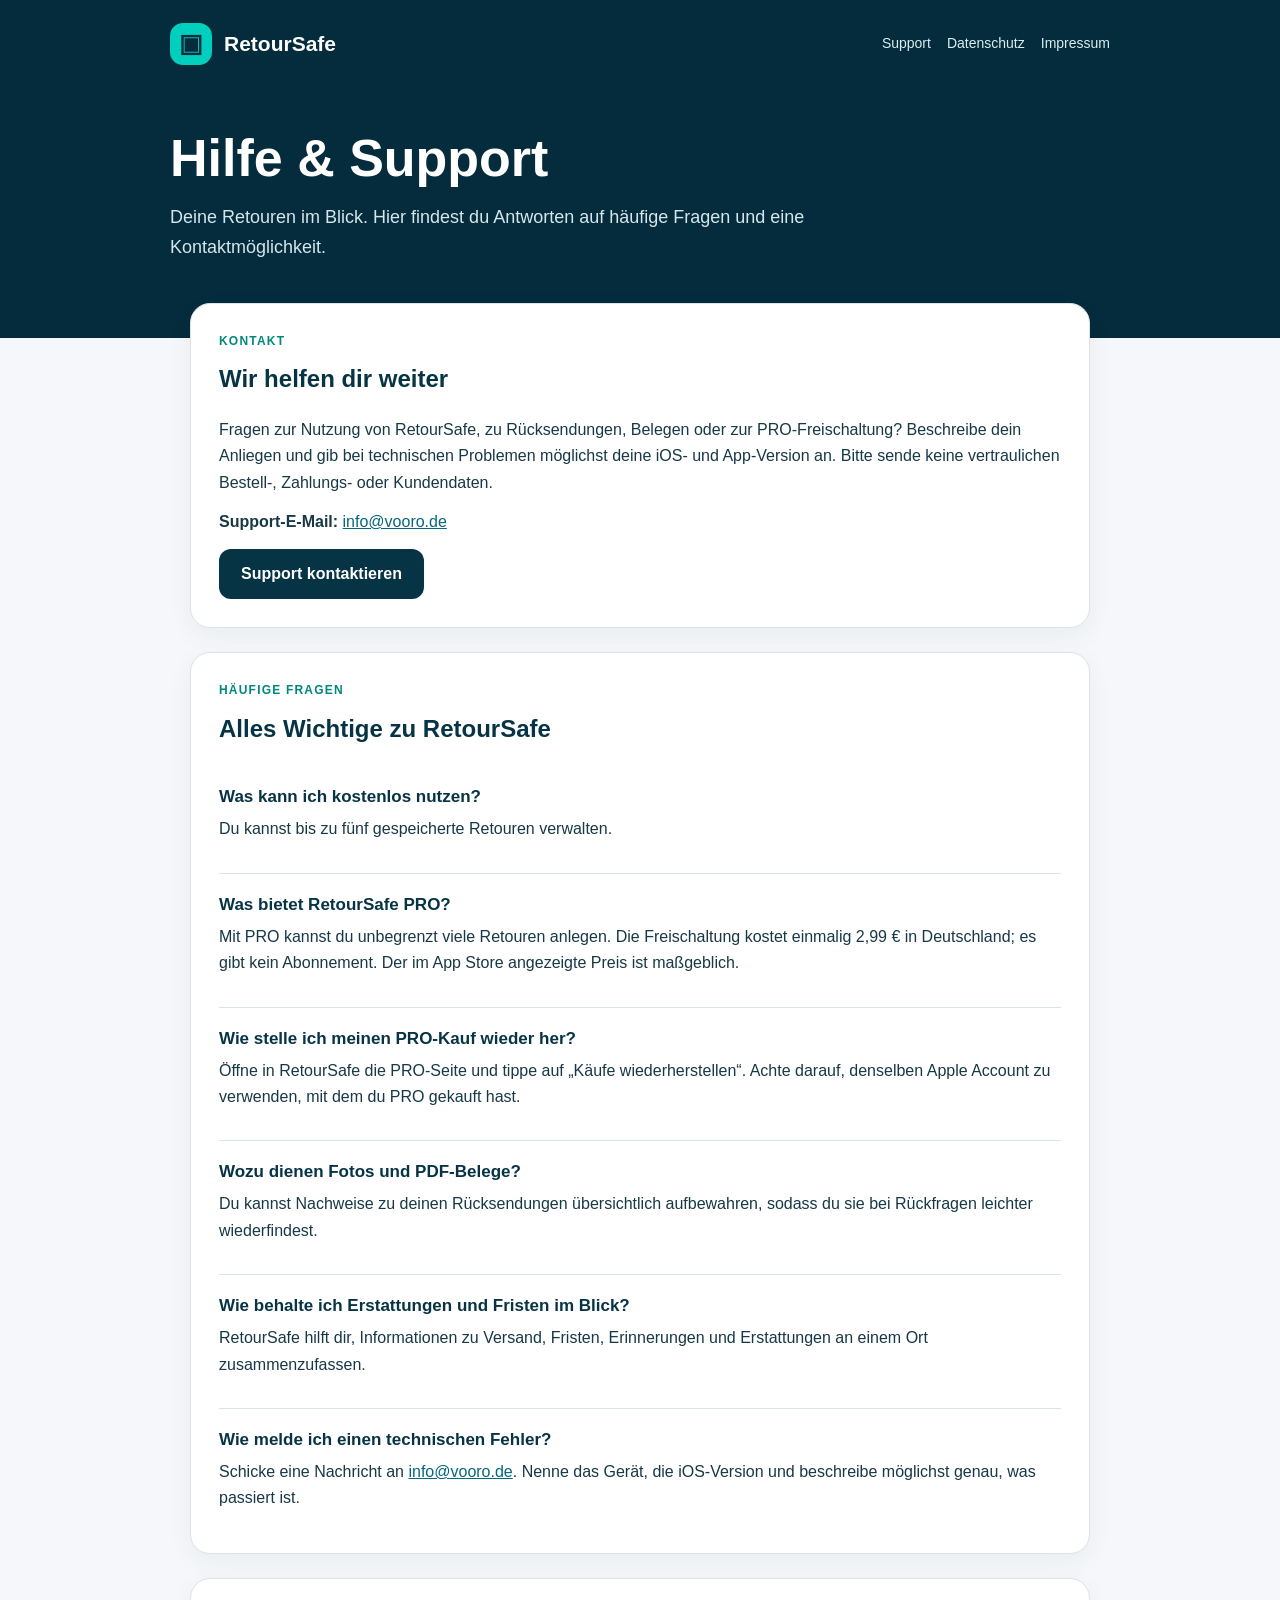
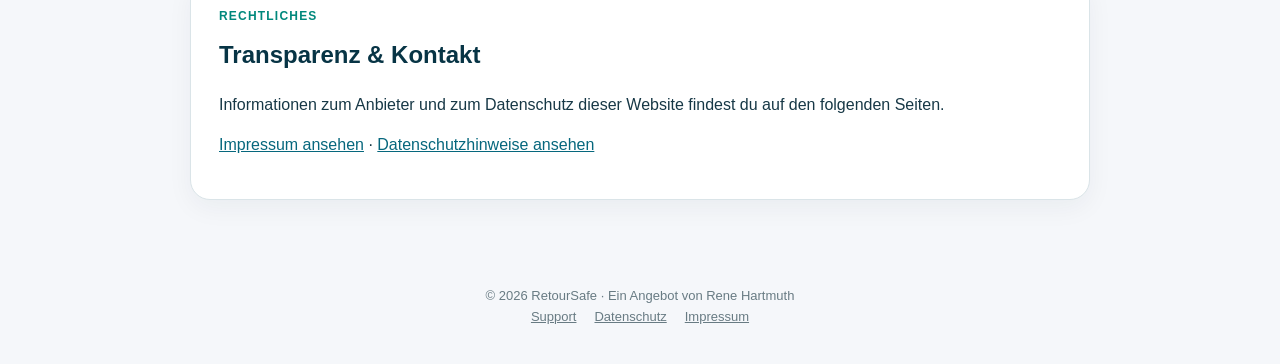
==== index.html @ d9387ab4 "Create RetourSafe support homepage" ====
<!doctype html>
<html lang="de"><head><meta charset="utf-8"><meta name="viewport" content="width=device-width, initial-scale=1"><meta name="description" content="Hilfe, Kontakt und Antworten auf häufige Fragen zu RetourSafe und RetourSafe PRO."><meta name="theme-color" content="#042c3c"><title>Hilfe & Support | RetourSafe</title><style>:root{--ink:#073445;--deep:#042c3c;--aqua:#00cfbd;--muted:#60727b;--bg:#f5f7fa;--line:#dae4e8}*{box-sizing:border-box}html{scroll-behavior:smooth}body{margin:0;background:var(--bg);font-family:-apple-system,BlinkMacSystemFont,"Segoe UI",Arial,sans-serif;color:#173846;line-height:1.65}a{color:#06677d}a:focus-visible{outline:3px solid var(--aqua);outline-offset:3px}header{background:var(--deep);color:#fff;padding:23px 22px 75px}.wrap{max-width:940px;margin:0 auto}.top{display:flex;gap:18px;justify-content:space-between;align-items:center;flex-wrap:wrap}.brand{display:flex;align-items:center;gap:12px;color:white;text-decoration:none;font-size:21px;font-weight:800}.symbol{display:grid;place-items:center;width:42px;height:42px;background:var(--aqua);color:var(--deep);border-radius:13px;font-size:25px}nav{display:flex;gap:16px;flex-wrap:wrap}nav a{color:#d8eff2;text-decoration:none;font-size:14px}nav a:hover{text-decoration:underline}.hero{margin-top:65px}h1{font-size:clamp(32px,5vw,52px);line-height:1.1;margin:0 0 16px;color:#fff}header p{color:#d5e6ec;font-size:18px;max-width:750px;margin:0}main{max-width:940px;margin:-35px auto 0;position:relative;padding:0 20px 65px}.card{background:white;border:1px solid var(--line);border-radius:20px;padding:28px;box-shadow:0 8px 26px rgba(4,44,60,.05)}.section{margin-top:24px}h2{font-size:24px;color:var(--ink);margin:0 0 18px}h3{color:var(--ink);margin:0 0 5px;font-size:17px}p{margin:0 0 13px}.tag{color:#00887c;font-size:12px;font-weight:800;letter-spacing:.1em;text-transform:uppercase;margin-bottom:8px}.faq{border-bottom:1px solid var(--line);padding:17px 0}.faq:last-child{border:0;padding-bottom:0}.btn{display:inline-block;text-decoration:none;color:#fff;background:var(--ink);font-weight:700;padding:12px 22px;border-radius:12px}.btn:hover{background:#0b566c}.muted{color:var(--muted)}.legal h2{margin-top:28px}.legal h2:first-of-type{margin-top:0}.legal p{max-width:780px}.legal ul{padding-left:22px}.legal li{margin:5px 0}.callout{padding:13px 16px;background:#ecf9f6;border-left:4px solid var(--aqua);border-radius:8px;margin:18px 0}footer{padding:20px 20px 36px;font-size:13px;text-align:center;color:#687b83}footer a{color:inherit;margin:0 9px}@media(max-width:600px){header{padding-bottom:60px}.hero{margin-top:50px}.card{padding:22px}nav{gap:10px}.top{align-items:flex-start}}</style></head><body><header><div class="wrap"><div class="top"><a class="brand" href="index.html"><span class="symbol" aria-hidden="true">▣</span>RetourSafe</a><nav aria-label="Hauptnavigation"><a href="index.html">Support</a><a href="datenschutz.html">Datenschutz</a><a href="impressum.html">Impressum</a></nav></div><div class="hero"><h1>Hilfe &amp; Support</h1><p>Deine Retouren im Blick. Hier findest du Antworten auf häufige Fragen und eine Kontaktmöglichkeit.</p></div></div></header><main><section class="card"><div class="tag">Kontakt</div><h2>Wir helfen dir weiter</h2><p>Fragen zur Nutzung von RetourSafe, zu Rücksendungen, Belegen oder zur PRO-Freischaltung? Beschreibe dein Anliegen und gib bei technischen Problemen möglichst deine iOS- und App-Version an. Bitte sende keine vertraulichen Bestell-, Zahlungs- oder Kundendaten.</p><p><strong>Support-E-Mail:</strong> <a href="mailto:info@vooro.de">info@vooro.de</a></p><a class="btn" href="mailto:info@vooro.de?subject=RetourSafe%20Support">Support kontaktieren</a></section><section class="card section"><div class="tag">Häufige Fragen</div><h2>Alles Wichtige zu RetourSafe</h2><div class="faq"><h3>Was kann ich kostenlos nutzen?</h3><p>Du kannst bis zu fünf gespeicherte Retouren verwalten.</p></div><div class="faq"><h3>Was bietet RetourSafe PRO?</h3><p>Mit PRO kannst du unbegrenzt viele Retouren anlegen. Die Freischaltung kostet einmalig 2,99 € in Deutschland; es gibt kein Abonnement. Der im App Store angezeigte Preis ist maßgeblich.</p></div><div class="faq"><h3>Wie stelle ich meinen PRO-Kauf wieder her?</h3><p>Öffne in RetourSafe die PRO-Seite und tippe auf „Käufe wiederherstellen“. Achte darauf, denselben Apple Account zu verwenden, mit dem du PRO gekauft hast.</p></div><div class="faq"><h3>Wozu dienen Fotos und PDF-Belege?</h3><p>Du kannst Nachweise zu deinen Rücksendungen übersichtlich aufbewahren, sodass du sie bei Rückfragen leichter wiederfindest.</p></div><div class="faq"><h3>Wie behalte ich Erstattungen und Fristen im Blick?</h3><p>RetourSafe hilft dir, Informationen zu Versand, Fristen, Erinnerungen und Erstattungen an einem Ort zusammenzufassen.</p></div><div class="faq"><h3>Wie melde ich einen technischen Fehler?</h3><p>Schicke eine Nachricht an <a href="mailto:info@vooro.de?subject=RetourSafe%20Fehlermeldung">info@vooro.de</a>. Nenne das Gerät, die iOS-Version und beschreibe möglichst genau, was passiert ist.</p></div></section><section class="card section"><div class="tag">Rechtliches</div><h2>Transparenz &amp; Kontakt</h2><p>Informationen zum Anbieter und zum Datenschutz dieser Website findest du auf den folgenden Seiten.</p><p><a href="impressum.html">Impressum ansehen</a> · <a href="datenschutz.html">Datenschutzhinweise ansehen</a></p></section></main><footer>© 2026 RetourSafe · Ein Angebot von Rene Hartmuth<br><a href="index.html">Support</a><a href="datenschutz.html">Datenschutz</a><a href="impressum.html">Impressum</a></footer></body></html>
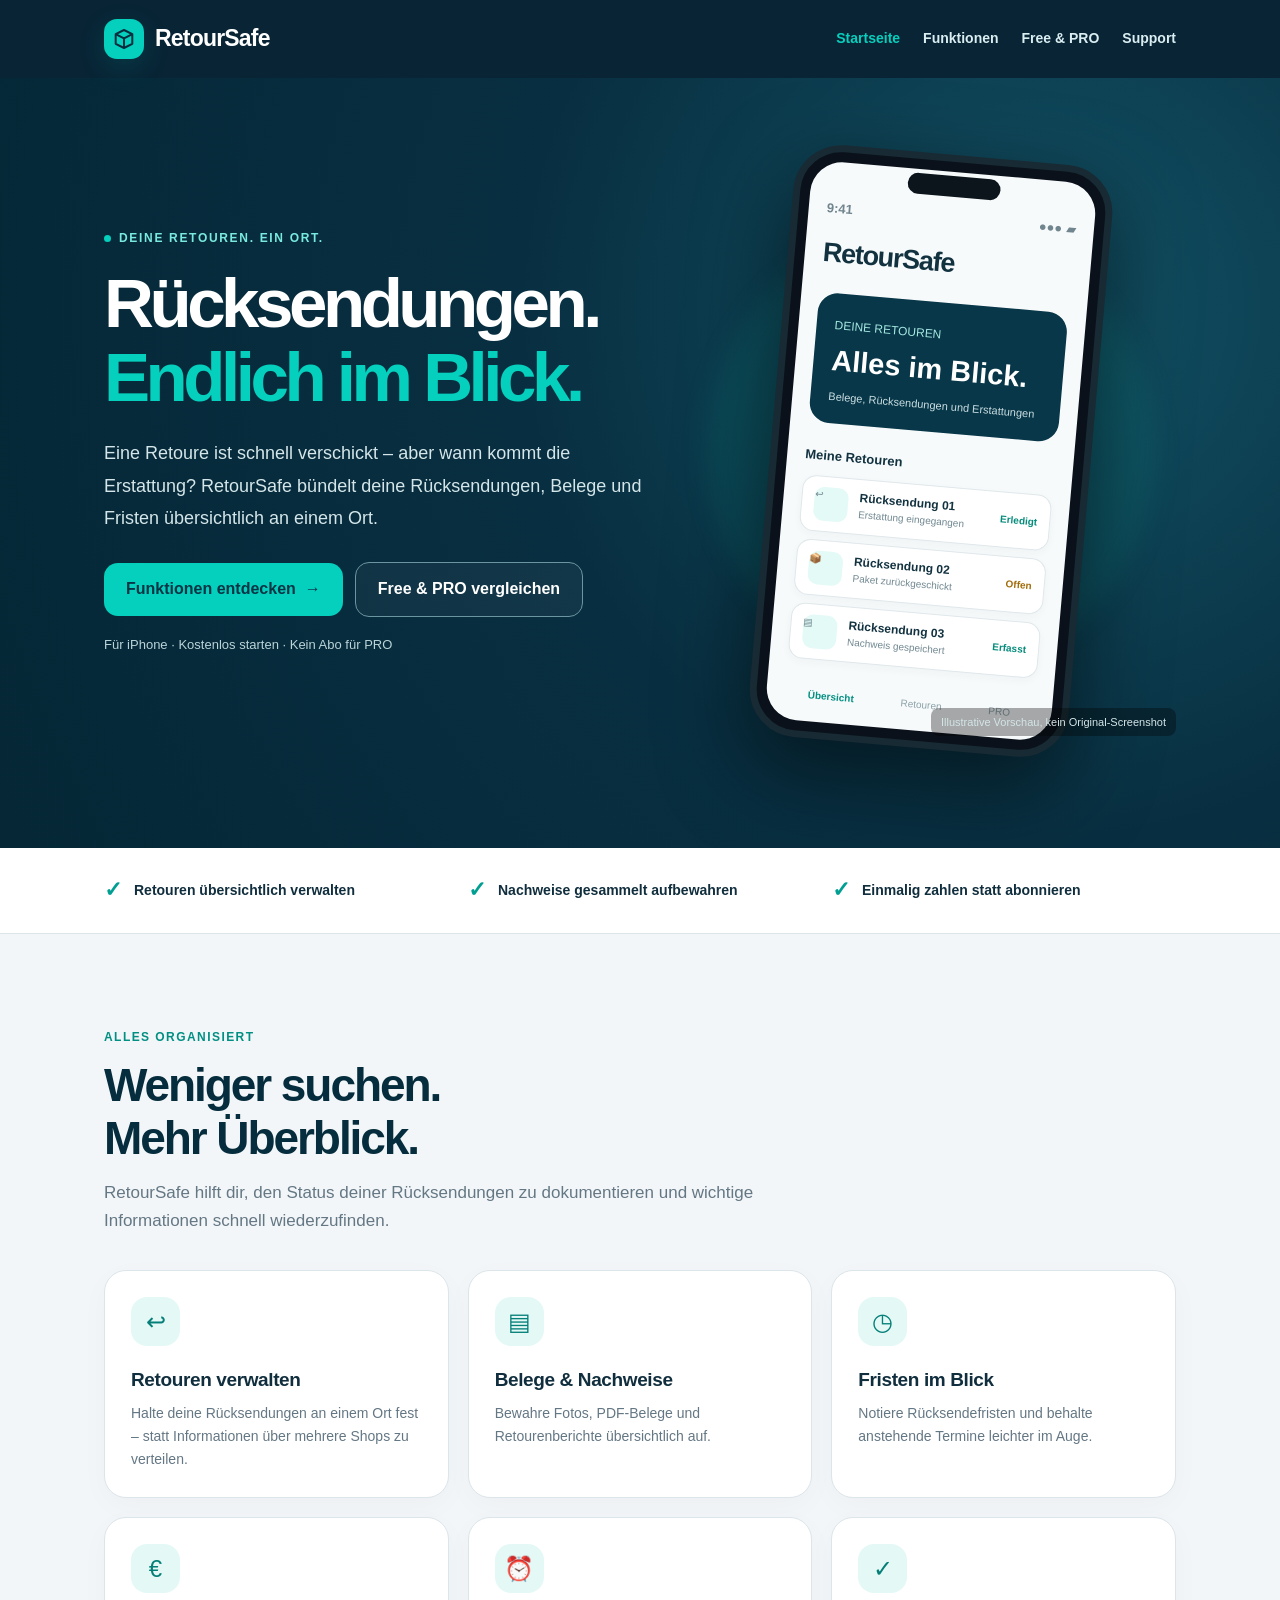
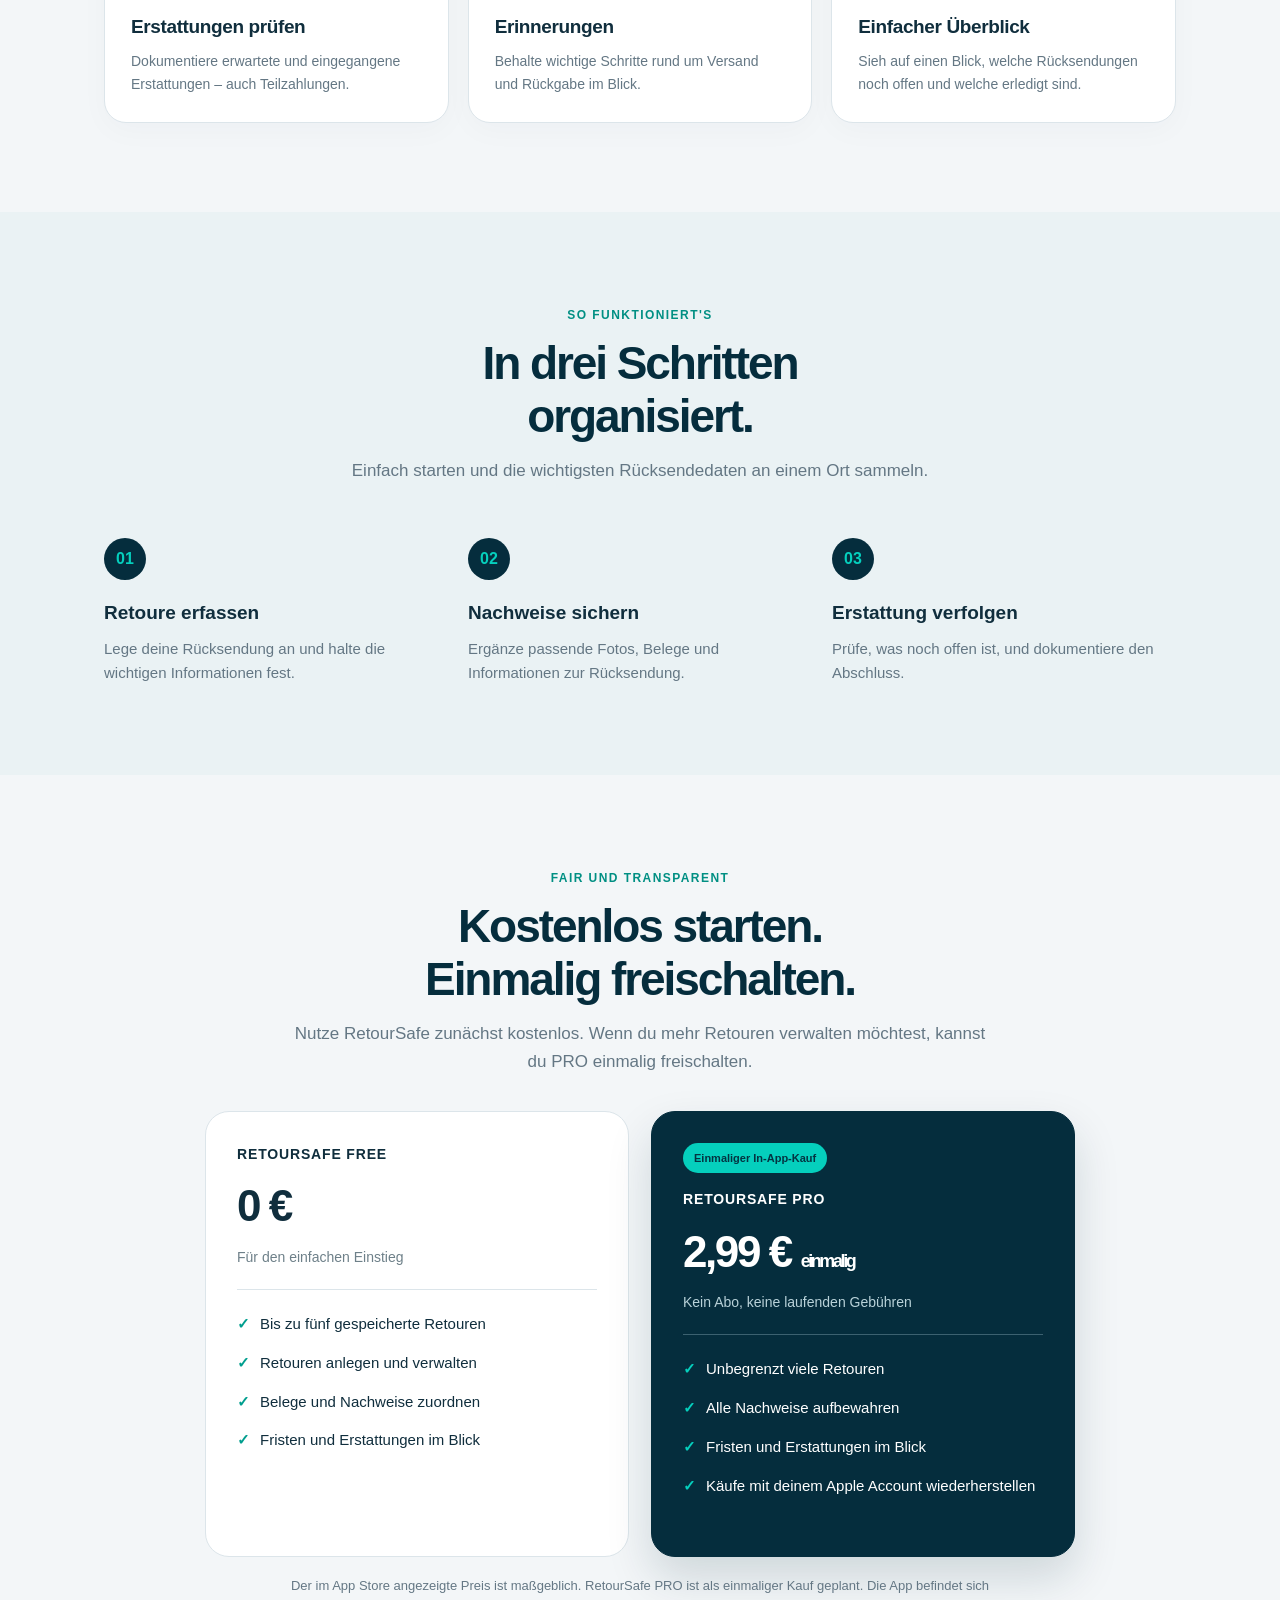
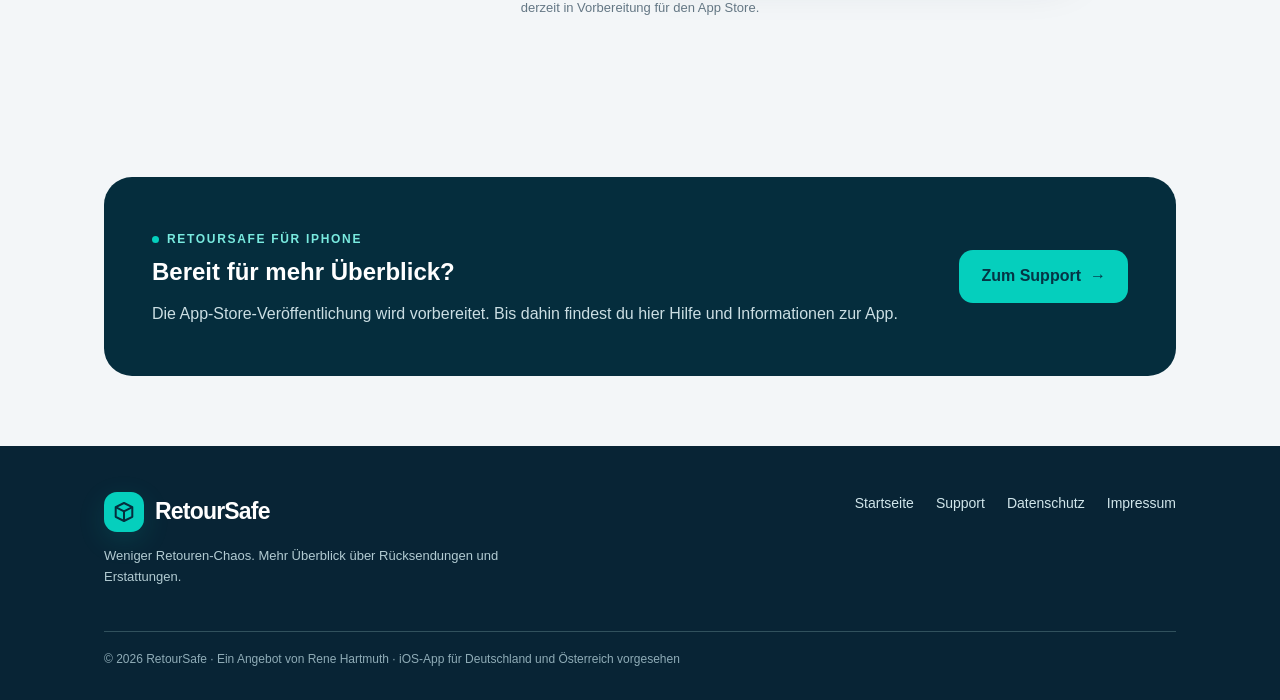
==== commit 0c902289: "Launch RetourSafe product homepage" ====
--- a/index.html
+++ b/index.html
@@ -1,2 +1 @@
-<!doctype html>
-<html lang="de"><head><meta charset="utf-8"><meta name="viewport" content="width=device-width, initial-scale=1"><meta name="description" content="Hilfe, Kontakt und Antworten auf häufige Fragen zu RetourSafe und RetourSafe PRO."><meta name="theme-color" content="#042c3c"><title>Hilfe & Support | RetourSafe</title><style>:root{--ink:#073445;--deep:#042c3c;--aqua:#00cfbd;--muted:#60727b;--bg:#f5f7fa;--line:#dae4e8}*{box-sizing:border-box}html{scroll-behavior:smooth}body{margin:0;background:var(--bg);font-family:-apple-system,BlinkMacSystemFont,"Segoe UI",Arial,sans-serif;color:#173846;line-height:1.65}a{color:#06677d}a:focus-visible{outline:3px solid var(--aqua);outline-offset:3px}header{background:var(--deep);color:#fff;padding:23px 22px 75px}.wrap{max-width:940px;margin:0 auto}.top{display:flex;gap:18px;justify-content:space-between;align-items:center;flex-wrap:wrap}.brand{display:flex;align-items:center;gap:12px;color:white;text-decoration:none;font-size:21px;font-weight:800}.symbol{display:grid;place-items:center;width:42px;height:42px;background:var(--aqua);color:var(--deep);border-radius:13px;font-size:25px}nav{display:flex;gap:16px;flex-wrap:wrap}nav a{color:#d8eff2;text-decoration:none;font-size:14px}nav a:hover{text-decoration:underline}.hero{margin-top:65px}h1{font-size:clamp(32px,5vw,52px);line-height:1.1;margin:0 0 16px;color:#fff}header p{color:#d5e6ec;font-size:18px;max-width:750px;margin:0}main{max-width:940px;margin:-35px auto 0;position:relative;padding:0 20px 65px}.card{background:white;border:1px solid var(--line);border-radius:20px;padding:28px;box-shadow:0 8px 26px rgba(4,44,60,.05)}.section{margin-top:24px}h2{font-size:24px;color:var(--ink);margin:0 0 18px}h3{color:var(--ink);margin:0 0 5px;font-size:17px}p{margin:0 0 13px}.tag{color:#00887c;font-size:12px;font-weight:800;letter-spacing:.1em;text-transform:uppercase;margin-bottom:8px}.faq{border-bottom:1px solid var(--line);padding:17px 0}.faq:last-child{border:0;padding-bottom:0}.btn{display:inline-block;text-decoration:none;color:#fff;background:var(--ink);font-weight:700;padding:12px 22px;border-radius:12px}.btn:hover{background:#0b566c}.muted{color:var(--muted)}.legal h2{margin-top:28px}.legal h2:first-of-type{margin-top:0}.legal p{max-width:780px}.legal ul{padding-left:22px}.legal li{margin:5px 0}.callout{padding:13px 16px;background:#ecf9f6;border-left:4px solid var(--aqua);border-radius:8px;margin:18px 0}footer{padding:20px 20px 36px;font-size:13px;text-align:center;color:#687b83}footer a{color:inherit;margin:0 9px}@media(max-width:600px){header{padding-bottom:60px}.hero{margin-top:50px}.card{padding:22px}nav{gap:10px}.top{align-items:flex-start}}</style></head><body><header><div class="wrap"><div class="top"><a class="brand" href="index.html"><span class="symbol" aria-hidden="true">▣</span>RetourSafe</a><nav aria-label="Hauptnavigation"><a href="index.html">Support</a><a href="datenschutz.html">Datenschutz</a><a href="impressum.html">Impressum</a></nav></div><div class="hero"><h1>Hilfe &amp; Support</h1><p>Deine Retouren im Blick. Hier findest du Antworten auf häufige Fragen und eine Kontaktmöglichkeit.</p></div></div></header><main><section class="card"><div class="tag">Kontakt</div><h2>Wir helfen dir weiter</h2><p>Fragen zur Nutzung von RetourSafe, zu Rücksendungen, Belegen oder zur PRO-Freischaltung? Beschreibe dein Anliegen und gib bei technischen Problemen möglichst deine iOS- und App-Version an. Bitte sende keine vertraulichen Bestell-, Zahlungs- oder Kundendaten.</p><p><strong>Support-E-Mail:</strong> <a href="mailto:info@vooro.de">info@vooro.de</a></p><a class="btn" href="mailto:info@vooro.de?subject=RetourSafe%20Support">Support kontaktieren</a></section><section class="card section"><div class="tag">Häufige Fragen</div><h2>Alles Wichtige zu RetourSafe</h2><div class="faq"><h3>Was kann ich kostenlos nutzen?</h3><p>Du kannst bis zu fünf gespeicherte Retouren verwalten.</p></div><div class="faq"><h3>Was bietet RetourSafe PRO?</h3><p>Mit PRO kannst du unbegrenzt viele Retouren anlegen. Die Freischaltung kostet einmalig 2,99 € in Deutschland; es gibt kein Abonnement. Der im App Store angezeigte Preis ist maßgeblich.</p></div><div class="faq"><h3>Wie stelle ich meinen PRO-Kauf wieder her?</h3><p>Öffne in RetourSafe die PRO-Seite und tippe auf „Käufe wiederherstellen“. Achte darauf, denselben Apple Account zu verwenden, mit dem du PRO gekauft hast.</p></div><div class="faq"><h3>Wozu dienen Fotos und PDF-Belege?</h3><p>Du kannst Nachweise zu deinen Rücksendungen übersichtlich aufbewahren, sodass du sie bei Rückfragen leichter wiederfindest.</p></div><div class="faq"><h3>Wie behalte ich Erstattungen und Fristen im Blick?</h3><p>RetourSafe hilft dir, Informationen zu Versand, Fristen, Erinnerungen und Erstattungen an einem Ort zusammenzufassen.</p></div><div class="faq"><h3>Wie melde ich einen technischen Fehler?</h3><p>Schicke eine Nachricht an <a href="mailto:info@vooro.de?subject=RetourSafe%20Fehlermeldung">info@vooro.de</a>. Nenne das Gerät, die iOS-Version und beschreibe möglichst genau, was passiert ist.</p></div></section><section class="card section"><div class="tag">Rechtliches</div><h2>Transparenz &amp; Kontakt</h2><p>Informationen zum Anbieter und zum Datenschutz dieser Website findest du auf den folgenden Seiten.</p><p><a href="impressum.html">Impressum ansehen</a> · <a href="datenschutz.html">Datenschutzhinweise ansehen</a></p></section></main><footer>© 2026 RetourSafe · Ein Angebot von Rene Hartmuth<br><a href="index.html">Support</a><a href="datenschutz.html">Datenschutz</a><a href="impressum.html">Impressum</a></footer></body></html>+<!doctype html><html lang="de"><head><meta charset="utf-8"><meta name="viewport" content="width=device-width,initial-scale=1"><meta name="theme-color" content="#052d3d"><meta name="description" content="RetourSafe organisiert deine Retouren, Belege, Fristen und Erstattungen. Kostenlos mit bis zu fünf Retouren, PRO einmalig 2,99 €."><meta property="og:type" content="website"><meta property="og:title" content="RetourSafe – Rücksendungen und Erstattungen im Blick"><meta property="og:description" content="RetourSafe organisiert deine Retouren, Belege, Fristen und Erstattungen. Kostenlos mit bis zu fünf Retouren, PRO einmalig 2,99 €."><meta property="og:url" content="https://rhartmuth.github.io/retoursafe-website/index.html"><link rel="canonical" href="https://rhartmuth.github.io/retoursafe-website/index.html"><link rel="stylesheet" href="styles.css"><title>RetourSafe – Rücksendungen und Erstattungen im Blick</title></head><body><a class="sr-only" href="#inhalt">Zum Inhalt springen</a><header class="site-header"><div class="nav-wrap container"><a href="index.html" class="brand"><span class="brand-icon"><svg viewBox="0 0 24 24" aria-hidden="true" fill="none" stroke="currentColor" stroke-width="2" stroke-linejoin="round"><path d="M3.7 7.2 12 3l8.3 4.2v9.6L12 21l-8.3-4.2z"/><path d="m3.7 7.2 8.3 4.2 8.3-4.2M12 11.4V21"/></svg></span>RetourSafe</a><nav class="navlinks" aria-label="Hauptnavigation"><a href="index.html" aria-current="page">Startseite</a><a href="index.html#funktionen">Funktionen</a><a href="index.html#preise">Free &amp; PRO</a><a href="support.html">Support</a></nav></div></header><section class="hero" id="inhalt"><div class="container hero-grid"><div><span class="eyebrow">Deine Retouren. Ein Ort.</span><h1>Rücksendungen.<br><span>Endlich im Blick.</span></h1><p class="hero-copy">Eine Retoure ist schnell verschickt – aber wann kommt die Erstattung? RetourSafe bündelt deine Rücksendungen, Belege und Fristen übersichtlich an einem Ort.</p><div class="hero-actions"><a href="#funktionen" class="button button-primary">Funktionen entdecken <span aria-hidden="true">→</span></a><a href="#preise" class="button button-outline">Free &amp; PRO vergleichen</a></div><p class="hero-note">Für iPhone · Kostenlos starten · Kein Abo für PRO</p></div><div class="phone-stage"><div class="phone" aria-label="Gestaltetes Beispiel einer Retourenübersicht"><div class="phone-notch"></div><div class="phone-screen"><div class="phone-top"><strong>9:41</strong><span>●●● ▰</span></div><div class="phone-title">RetourSafe</div><div class="phone-banner"><small>DEINE RETOUREN</small><strong>Alles im Blick.</strong><p>Belege, Rücksendungen und Erstattungen</p></div><div class="phone-label">Meine Retouren</div><div class="mock-item"><span class="mock-icon" aria-hidden="true">↩</span><div><strong>Rücksendung 01</strong><span>Erstattung eingegangen</span></div><span class="mock-status">Erledigt</span></div><div class="mock-item"><span class="mock-icon" aria-hidden="true">📦</span><div><strong>Rücksendung 02</strong><span>Paket zurückgeschickt</span></div><span class="mock-status wait">Offen</span></div><div class="mock-item"><span class="mock-icon" aria-hidden="true">▤</span><div><strong>Rücksendung 03</strong><span>Nachweis gespeichert</span></div><span class="mock-status">Erfasst</span></div><div class="phone-tab"><b>Übersicht</b><span>Retouren</span><span>PRO</span></div></div></div><span class="preview-hint">Illustrative Vorschau, kein Original-Screenshot</span></div></div></section><div class="strip"><div class="container strip-grid"><div class="strip-item"><i aria-hidden="true">✓</i> Retouren übersichtlich verwalten</div><div class="strip-item"><i aria-hidden="true">✓</i> Nachweise gesammelt aufbewahren</div><div class="strip-item"><i aria-hidden="true">✓</i> Einmalig zahlen statt abonnieren</div></div></div><section class="section" id="funktionen"><div class="container"><div class="section-head"><span class="kicker">Alles organisiert</span><h2>Weniger suchen.<br>Mehr Überblick.</h2><p class="lead">RetourSafe hilft dir, den Status deiner Rücksendungen zu dokumentieren und wichtige Informationen schnell wiederzufinden.</p></div><div class="feature-grid"><article class="feature-card"><div class="feature-icon" aria-hidden="true">↩</div><h3>Retouren verwalten</h3><p>Halte deine Rücksendungen an einem Ort fest – statt Informationen über mehrere Shops zu verteilen.</p></article><article class="feature-card"><div class="feature-icon" aria-hidden="true">▤</div><h3>Belege &amp; Nachweise</h3><p>Bewahre Fotos, PDF-Belege und Retourenberichte übersichtlich auf.</p></article><article class="feature-card"><div class="feature-icon" aria-hidden="true">◷</div><h3>Fristen im Blick</h3><p>Notiere Rücksendefristen und behalte anstehende Termine leichter im Auge.</p></article><article class="feature-card"><div class="feature-icon" aria-hidden="true">€</div><h3>Erstattungen prüfen</h3><p>Dokumentiere erwartete und eingegangene Erstattungen – auch Teilzahlungen.</p></article><article class="feature-card"><div class="feature-icon" aria-hidden="true">⏰</div><h3>Erinnerungen</h3><p>Behalte wichtige Schritte rund um Versand und Rückgabe im Blick.</p></article><article class="feature-card"><div class="feature-icon" aria-hidden="true">✓</div><h3>Einfacher Überblick</h3><p>Sieh auf einen Blick, welche Rücksendungen noch offen und welche erledigt sind.</p></article></div></div></section><section class="section how" id="ablauf"><div class="container"><div class="section-head center"><span class="kicker">So funktioniert's</span><h2>In drei Schritten<br>organisiert.</h2><p class="lead">Einfach starten und die wichtigsten Rücksendedaten an einem Ort sammeln.</p></div><div class="steps"><div class="step"><div class="step-num">01</div><h3>Retoure erfassen</h3><p>Lege deine Rücksendung an und halte die wichtigen Informationen fest.</p></div><div class="step"><div class="step-num">02</div><h3>Nachweise sichern</h3><p>Ergänze passende Fotos, Belege und Informationen zur Rücksendung.</p></div><div class="step"><div class="step-num">03</div><h3>Erstattung verfolgen</h3><p>Prüfe, was noch offen ist, und dokumentiere den Abschluss.</p></div></div></div></section><section class="section" id="preise"><div class="container"><div class="section-head center"><span class="kicker">Fair und transparent</span><h2>Kostenlos starten.<br>Einmalig freischalten.</h2><p class="lead">Nutze RetourSafe zunächst kostenlos. Wenn du mehr Retouren verwalten möchtest, kannst du PRO einmalig freischalten.</p></div><div class="prices"><article class="price-card"><div class="plan-name">RetourSafe Free</div><div class="plan-value">0 €</div><p>Für den einfachen Einstieg</p><ul class="checklist"><li>Bis zu fünf gespeicherte Retouren</li><li>Retouren anlegen und verwalten</li><li>Belege und Nachweise zuordnen</li><li>Fristen und Erstattungen im Blick</li></ul></article><article class="price-card pro"><div class="price-badge">Einmaliger In-App-Kauf</div><div class="plan-name" style="margin-top:15px">RetourSafe PRO</div><div class="plan-value">2,99 € <small>einmalig</small></div><p>Kein Abo, keine laufenden Gebühren</p><ul class="checklist"><li>Unbegrenzt viele Retouren</li><li>Alle Nachweise aufbewahren</li><li>Fristen und Erstattungen im Blick</li><li>Käufe mit deinem Apple Account wiederherstellen</li></ul></article></div><p class="disclaimer">Der im App Store angezeigte Preis ist maßgeblich. RetourSafe PRO ist als einmaliger Kauf geplant. Die App befindet sich derzeit in Vorbereitung für den App Store.</p></div></section><section class="section-tight"><div class="container"><div class="cta"><div><span class="eyebrow">RetourSafe für iPhone</span><h2>Bereit für mehr Überblick?</h2><p>Die App-Store-Veröffentlichung wird vorbereitet. Bis dahin findest du hier Hilfe und Informationen zur App.</p></div><a href="support.html" class="button button-primary">Zum Support <span aria-hidden="true">→</span></a></div></div></section><footer class="site-footer"><div class="container"><div class="footer-main"><div><a href="index.html" class="brand"><span class="brand-icon"><svg viewBox="0 0 24 24" aria-hidden="true" fill="none" stroke="currentColor" stroke-width="2" stroke-linejoin="round"><path d="M3.7 7.2 12 3l8.3 4.2v9.6L12 21l-8.3-4.2z"/><path d="m3.7 7.2 8.3 4.2 8.3-4.2M12 11.4V21"/></svg></span>RetourSafe</a><p>Weniger Retouren-Chaos. Mehr Überblick über Rücksendungen und Erstattungen.</p></div><nav class="footer-links" aria-label="Rechtliches"><a href="index.html">Startseite</a><a href="support.html">Support</a><a href="datenschutz.html">Datenschutz</a><a href="impressum.html">Impressum</a></nav></div><div class="footer-bottom">© 2026 RetourSafe · Ein Angebot von Rene Hartmuth · iOS-App für Deutschland und Österreich vorgesehen</div></div></footer></body></html>
--- a/styles.css
+++ b/styles.css
@@ -0,0 +1 @@
+:root{color-scheme:light;--navy:#052d3d;--navy2:#082435;--teal:#05cfbd;--teal2:#00bbaa;--ink:#102e3d;--muted:#647784;--pale:#f3f6f8;--white:#fff;--line:#dce5ea;--card:#fff}*{box-sizing:border-box}html{scroll-behavior:smooth}body{margin:0;background:var(--pale);color:var(--ink);font-family:-apple-system,BlinkMacSystemFont,"Segoe UI",Inter,Arial,sans-serif;font-size:16px;line-height:1.65}a{color:#086f7f}a:focus-visible,button:focus-visible{outline:3px solid var(--teal);outline-offset:3px}.container{max-width:1120px;margin:0 auto;padding:0 24px}.site-header{background:var(--navy2);color:#fff}.nav-wrap{display:flex;align-items:center;justify-content:space-between;gap:20px;min-height:78px}.brand{display:inline-flex;align-items:center;gap:11px;text-decoration:none;color:#fff;font-size:23px;font-weight:800;white-space:nowrap;letter-spacing:-.035em}.brand-icon{width:40px;height:40px;display:grid;place-items:center;border-radius:13px;background:var(--teal);color:var(--navy);box-shadow:0 8px 28px #03cbbb24}.brand-icon svg{width:24px;height:24px}.navlinks{display:flex;align-items:center;gap:23px;flex-wrap:wrap}.navlinks a{text-decoration:none;color:#daedf1;font-size:14px;font-weight:650}.navlinks a:hover,.navlinks a[aria-current="page"]{color:var(--teal)}.navlinks .nav-pill{border:1px solid #4c7c8b;border-radius:99px;padding:8px 15px}.hero{background:radial-gradient(circle at 82% 30%,#125164 0,#082f41 45%,#052736 100%);color:#fff;overflow:hidden}.hero-grid{display:grid;grid-template-columns:1.05fr .95fr;gap:40px;align-items:center;padding:66px 24px 100px}.eyebrow{display:inline-flex;align-items:center;gap:8px;color:#79eadf;font-weight:800;font-size:12px;letter-spacing:.14em;text-transform:uppercase}.eyebrow:before{content:"";width:7px;height:7px;border-radius:50%;background:var(--teal)}.hero h1{font-weight:850;font-size:clamp(44px,5.4vw,73px);letter-spacing:-.065em;line-height:1.07;margin:17px 0 22px}.hero h1 span{color:var(--teal)}.hero-copy{font-size:18px;line-height:1.8;color:#d4e6e9;max-width:550px}.hero-actions{display:flex;align-items:center;flex-wrap:wrap;gap:12px;margin:28px 0 17px}.button{display:inline-flex;justify-content:center;align-items:center;gap:9px;text-decoration:none;font-weight:750;border-radius:14px;padding:13px 22px;transition:transform .15s,background .15s}.button:hover{transform:translateY(-1px)}.button-primary{background:var(--teal);color:#053545}.button-primary:hover{background:#42e2d5}.button-outline{border:1px solid #6b95a0;color:#fff;background:#ffffff0a}.button-outline:hover{background:#ffffff18}.hero-note{font-size:13px;color:#bad4d9}.phone-stage{position:relative;display:flex;justify-content:center;align-items:center;padding:10px 0 0}.phone-stage:before{content:"";position:absolute;width:450px;height:450px;border-radius:50%;background:#0aa99921;filter:blur(12px)}.phone{position:relative;width:min(320px,85vw);background:#0a111b;border:7px solid #182b34;border-radius:48px;box-shadow:0 30px 85px #0008;transform:rotate(5deg);padding:10px;min-height:535px}.phone-screen{border-radius:32px;background:#f7fafb;min-height:520px;padding:36px 18px 18px;color:#123240;overflow:hidden}.phone-notch{position:absolute;top:14px;left:50%;transform:translateX(-50%);width:93px;height:21px;border-radius:30px;background:#0b151b}.phone-top{display:flex;align-items:center;justify-content:space-between;font-size:13px;color:#71858e}.phone-title{font-weight:850;font-size:27px;letter-spacing:-.045em;margin:12px 0}.phone-banner{background:#073748;border-radius:20px;color:#fff;padding:18px;margin:17px 0}.phone-banner small{color:#a6e8e1;font-size:12px}.phone-banner strong{display:block;font-size:29px;margin:0 0 2px}.phone-banner p{font-size:11px;color:#cbdee2;margin:0}.phone-label{font-weight:800;font-size:13px;margin:22px 0 9px}.mock-item{background:white;border:1px solid #e0e8eb;border-radius:14px;padding:10px 12px;margin:8px 0;display:flex;align-items:center;gap:11px;box-shadow:0 3px 9px #092f3b09}.mock-icon{width:34px;height:34px;border-radius:10px;background:#e4faf6;display:grid;place-items:center;color:#008d7e;font-size:18px}.mock-item strong{font-size:12px;display:block;line-height:1.4}.mock-item span{font-size:10px;color:#718891;display:block}.mock-status{font-size:10px!important;font-weight:800!important;margin-left:auto;white-space:nowrap;color:#048b7b!important}.mock-status.wait{color:#a16b08!important}.phone-tab{display:flex;justify-content:space-around;padding-top:20px;color:#8ca2aa;font-size:10px}.phone-tab b{color:#008f82}.preview-hint{position:absolute;right:0;bottom:12px;font-size:11px;color:#d4e5e7;background:#0005;padding:5px 10px;border-radius:8px}.strip{background:#fff;border-bottom:1px solid var(--line)}.strip-grid{display:grid;grid-template-columns:repeat(3,1fr);gap:20px;padding-top:24px;padding-bottom:24px}.strip-item{display:flex;align-items:center;gap:12px;font-size:14px;font-weight:730}.strip-item i{color:#009f92;font-style:normal;font-size:22px}.section{padding:89px 0}.section-tight{padding:70px 0}.section-head{max-width:700px;margin-bottom:35px}.section-head.center{text-align:center;margin-left:auto;margin-right:auto}.kicker{font-weight:850;letter-spacing:.12em;text-transform:uppercase;color:#008f83;font-size:12px}.section h2,.subhero h1{font-size:clamp(31px,4vw,46px);line-height:1.15;letter-spacing:-.045em;margin:10px 0 14px;color:var(--navy)}.lead{color:var(--muted);font-size:17px;margin:0}.feature-grid{display:grid;grid-template-columns:repeat(3,1fr);gap:19px}.feature-card{padding:26px;background:#fff;border:1px solid var(--line);border-radius:22px;box-shadow:0 8px 30px #092f3b07}.feature-icon{width:49px;height:49px;border-radius:16px;background:#e4f9f6;color:#057f78;display:grid;place-items:center;font-size:24px}.feature-card h3{font-size:19px;margin:18px 0 7px;letter-spacing:-.02em}.feature-card p{color:var(--muted);font-size:14px;margin:0}.how{background:#eaf2f4}.steps{display:grid;grid-template-columns:repeat(3,1fr);gap:20px}.step{padding:18px 22px 0 0}.step-num{width:42px;height:42px;display:grid;place-items:center;border-radius:99px;background:var(--navy);color:var(--teal);font-weight:900}.step h3{font-size:19px;margin:17px 0 8px}.step p{color:var(--muted);margin:0;font-size:15px}.prices{display:grid;grid-template-columns:1fr 1fr;gap:22px;max-width:870px;margin:0 auto}.price-card{border:1px solid var(--line);background:#fff;padding:31px;border-radius:24px}.price-card.pro{background:var(--navy);color:white;border-color:var(--navy);box-shadow:0 21px 45px #032c3b27}.plan-name{font-size:14px;font-weight:850;text-transform:uppercase;letter-spacing:.06em}.plan-value{font-size:44px;font-weight:870;letter-spacing:-.055em;line-height:1.15;margin:15px 0 4px}.plan-value small{font-size:18px;font-weight:650}.price-card p{color:#6e8089;font-size:14px}.price-card.pro p{color:#b9d2d9}.checklist{padding:15px 0 0;margin:20px 0;border-top:1px solid var(--line);list-style:none}.price-card.pro .checklist{border-top-color:#3c6170}.checklist li{padding:7px 0;display:flex;align-items:flex-start;gap:10px;font-size:15px}.checklist li:before{content:"✓";color:#009e8e;font-weight:900}.price-card.pro .checklist li:before{color:var(--teal)}.price-badge{display:inline-block;font-size:11px;font-weight:850;color:#043341;background:var(--teal);padding:6px 11px;border-radius:20px}.disclaimer{text-align:center;color:var(--muted);font-size:13px;margin:18px auto 0;max-width:730px}.cta{background:var(--navy);color:#fff;border-radius:28px;padding:48px;display:flex;justify-content:space-between;align-items:center;gap:30px}.cta h2{color:#fff!important;margin:0 0 10px!important}.cta p{margin:0;color:#cbdee3}.site-footer{background:var(--navy2);color:#b2cbd2;padding:46px 0 30px}.footer-main{display:flex;justify-content:space-between;gap:30px;flex-wrap:wrap}.footer-main p{font-size:13px;max-width:400px}.footer-links{display:flex;gap:22px;flex-wrap:wrap}.footer-links a{font-size:14px;color:#d0e5ea;text-decoration:none}.footer-links a:hover{text-decoration:underline}.footer-bottom{margin-top:30px;border-top:1px solid #31515d;padding-top:18px;font-size:12px;color:#8facb7}.subhero{padding:57px 0 77px;background:linear-gradient(145deg,#092b3c,#0b4351);color:#fff}.subhero h1{color:#fff;margin-top:12px}.subhero p{color:#cfdee2;font-size:17px;max-width:750px}.submain{max-width:870px;margin:-33px auto 70px;padding:0 20px;position:relative}.panel{background:white;border:1px solid var(--line);border-radius:22px;padding:32px;margin-bottom:21px;box-shadow:0 8px 25px #0a33420b}.panel h2{font-size:23px;color:var(--navy);line-height:1.35;margin:0 0 15px}.panel h3{font-size:17px;color:var(--navy);margin:22px 0 8px}.panel p,.panel li{font-size:15px;color:#425e6c}.panel p{margin:0 0 12px}.panel ul{padding-left:22px}.faq-list details{padding:18px 0;border-bottom:1px solid var(--line)}.faq-list details:last-child{border:0}.faq-list summary{font-size:16px;cursor:pointer;font-weight:800;color:var(--navy)}.faq-list details p{margin:10px 0 0}.note{background:#eaf9f7;padding:16px;border-left:4px solid var(--teal);border-radius:8px}.contact-link{font-weight:850;font-size:18px}.sr-only{position:absolute;width:1px;height:1px;padding:0;margin:-1px;overflow:hidden;clip:rect(0,0,0,0);white-space:nowrap;border:0}@media(max-width:950px){.hero-grid{grid-template-columns:1fr 1fr;gap:15px}.phone{transform:rotate(3deg)}.feature-grid{grid-template-columns:repeat(2,1fr)}}@media(max-width:720px){.nav-wrap{padding-top:16px;padding-bottom:16px;align-items:flex-start;flex-wrap:wrap}.navlinks{gap:14px}.hero-grid{grid-template-columns:1fr;padding-top:46px;padding-bottom:70px}.hero h1{font-size:49px}.phone-stage{margin-top:30px}.phone{transform:none}.preview-hint{right:15px}.strip-grid{grid-template-columns:1fr;gap:5px}.feature-grid,.steps,.prices{grid-template-columns:1fr}.section{padding:67px 0}.cta{padding:29px;display:block}.cta .button{margin-top:20px}.footer-links{gap:13px}}@media(prefers-reduced-motion:reduce){html{scroll-behavior:auto}.button{transition:none}}
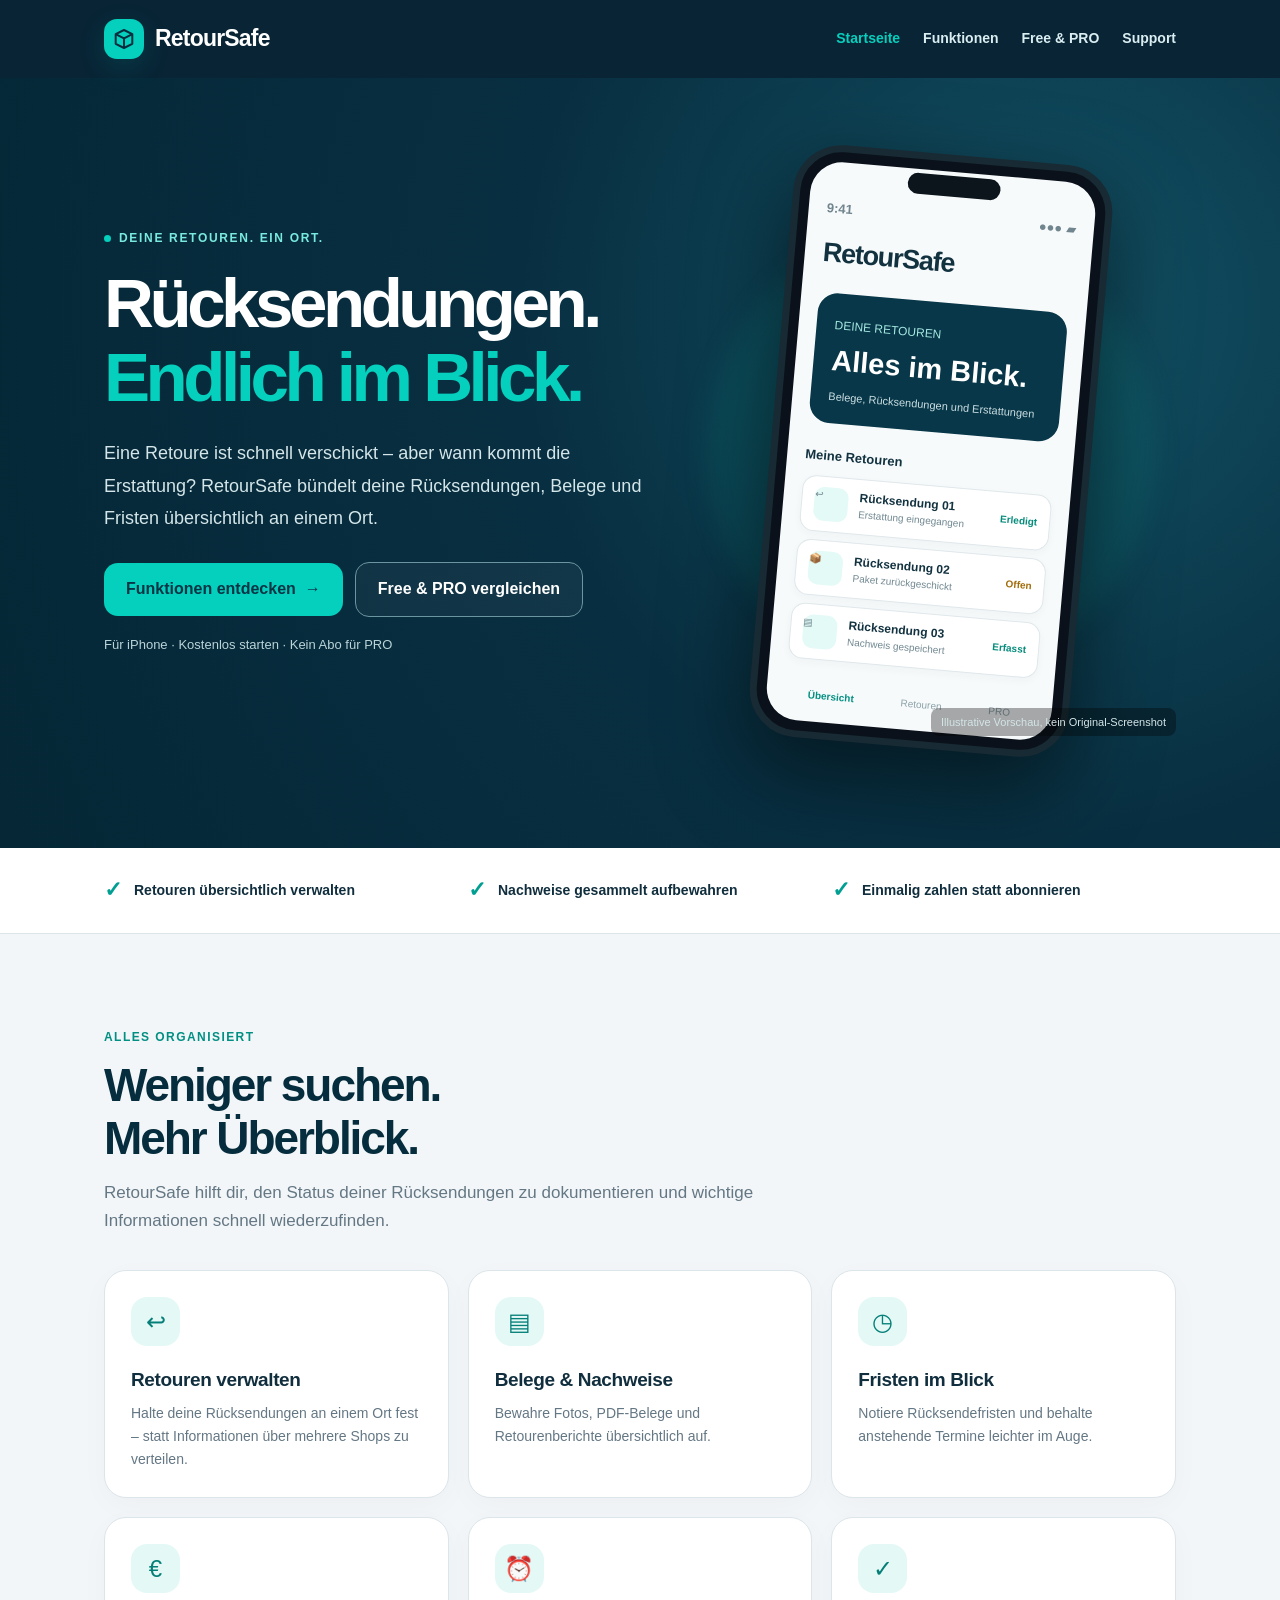
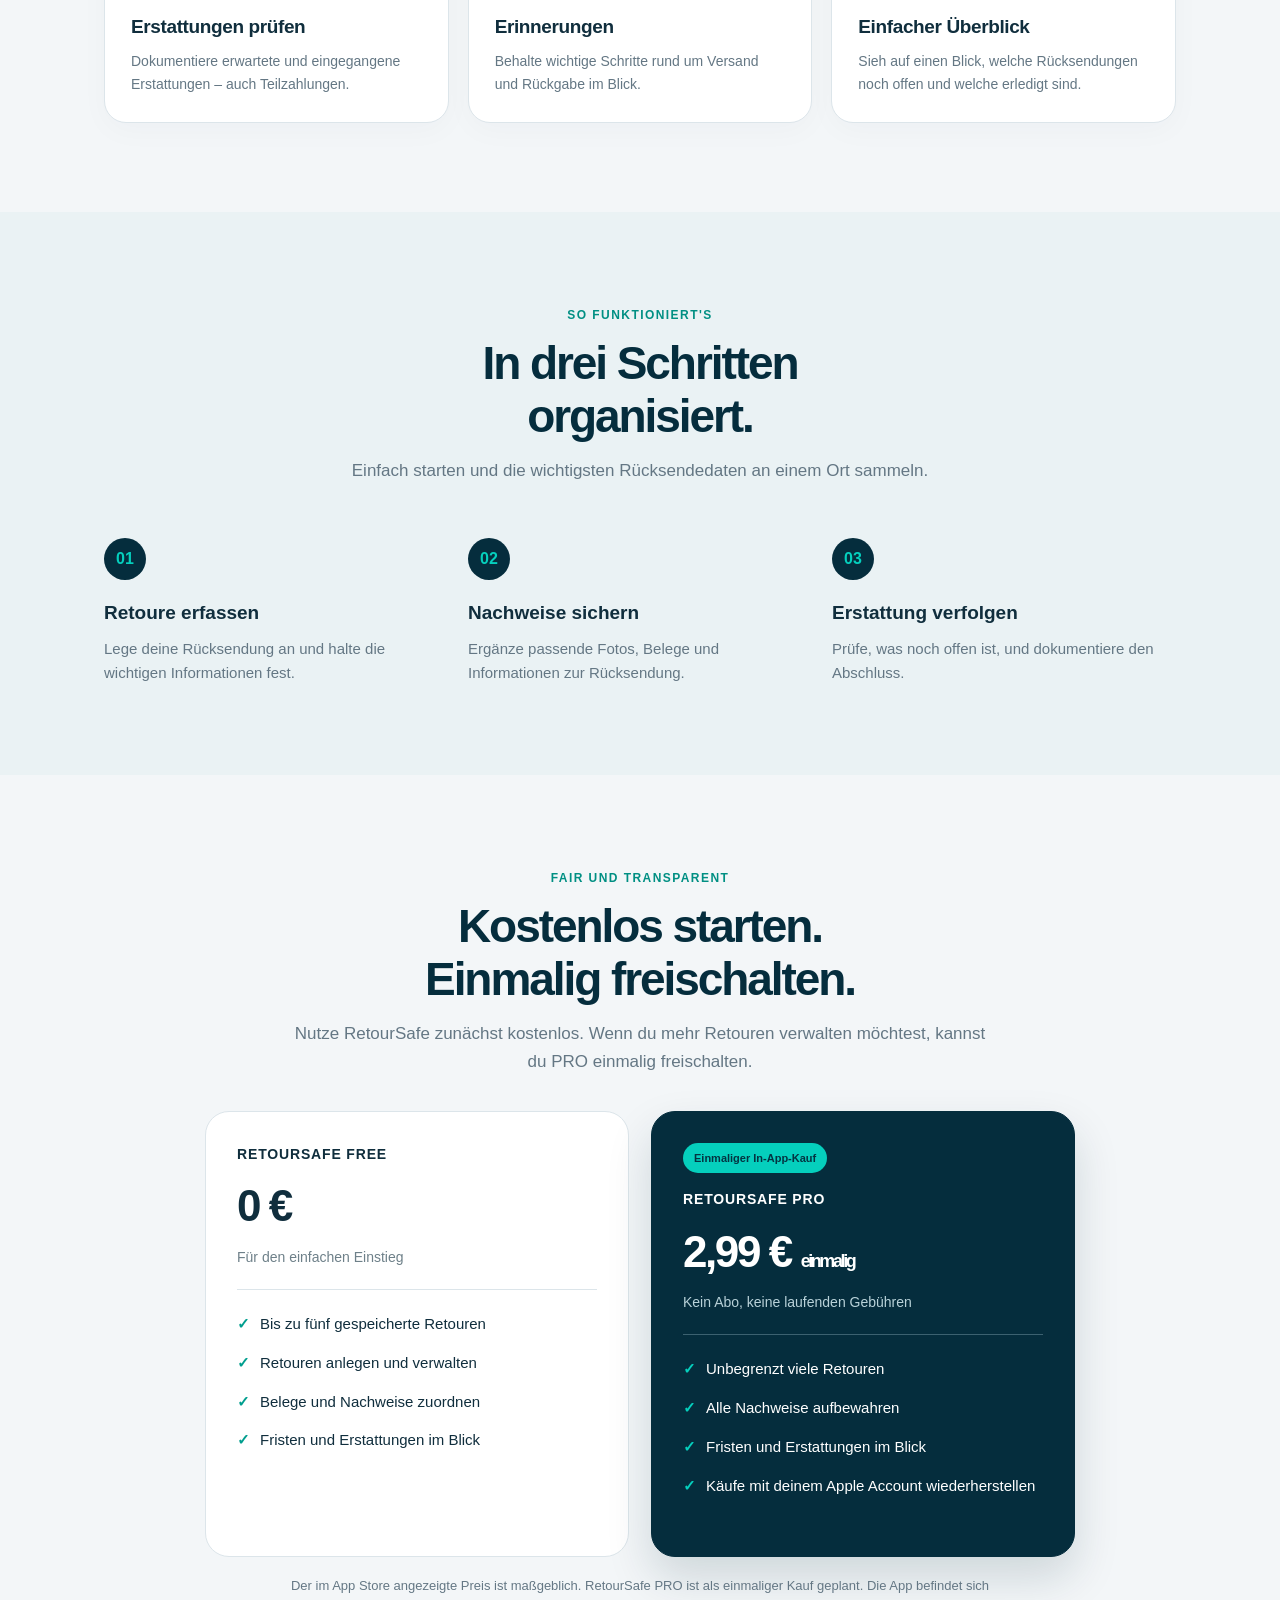
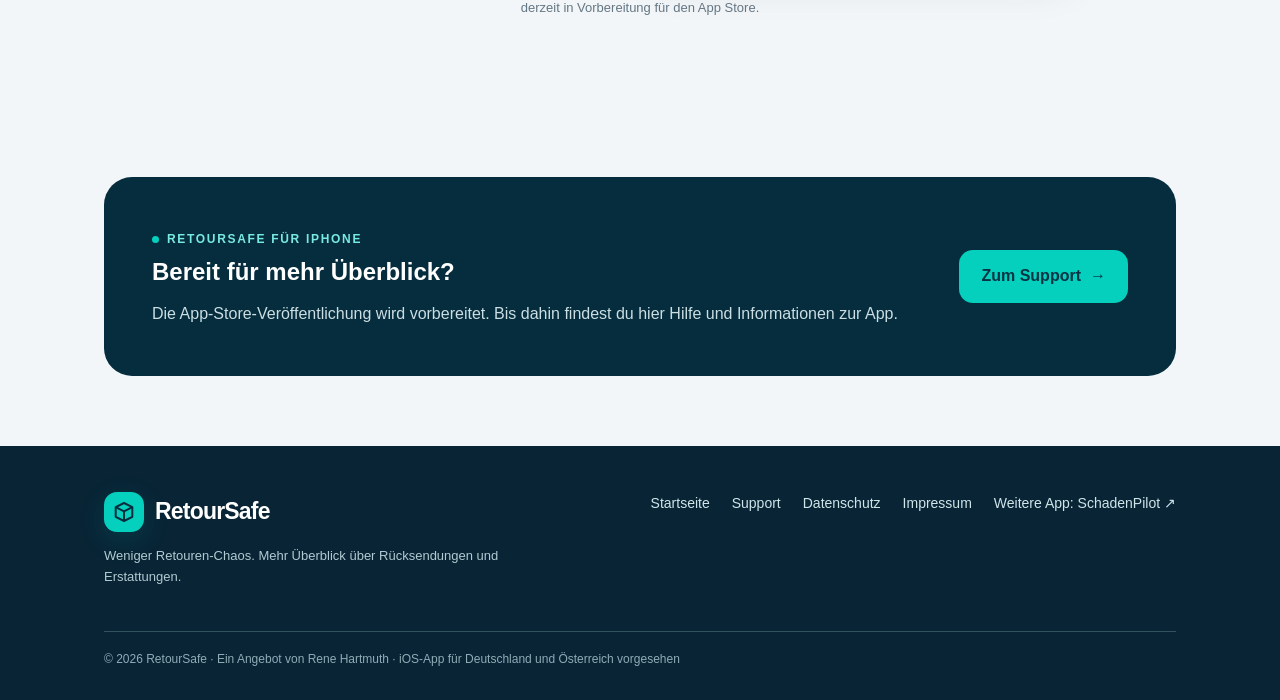
==== commit b24cff2c: "Add reciprocal SchadenPilot link to RetourSafe website" ====
--- a/index.html
+++ b/index.html
@@ -1 +1 @@
-<!doctype html><html lang="de"><head><meta charset="utf-8"><meta name="viewport" content="width=device-width,initial-scale=1"><meta name="theme-color" content="#052d3d"><meta name="description" content="RetourSafe organisiert deine Retouren, Belege, Fristen und Erstattungen. Kostenlos mit bis zu fünf Retouren, PRO einmalig 2,99 €."><meta property="og:type" content="website"><meta property="og:title" content="RetourSafe – Rücksendungen und Erstattungen im Blick"><meta property="og:description" content="RetourSafe organisiert deine Retouren, Belege, Fristen und Erstattungen. Kostenlos mit bis zu fünf Retouren, PRO einmalig 2,99 €."><meta property="og:url" content="https://rhartmuth.github.io/retoursafe-website/index.html"><link rel="canonical" href="https://rhartmuth.github.io/retoursafe-website/index.html"><link rel="stylesheet" href="styles.css"><title>RetourSafe – Rücksendungen und Erstattungen im Blick</title></head><body><a class="sr-only" href="#inhalt">Zum Inhalt springen</a><header class="site-header"><div class="nav-wrap container"><a href="index.html" class="brand"><span class="brand-icon"><svg viewBox="0 0 24 24" aria-hidden="true" fill="none" stroke="currentColor" stroke-width="2" stroke-linejoin="round"><path d="M3.7 7.2 12 3l8.3 4.2v9.6L12 21l-8.3-4.2z"/><path d="m3.7 7.2 8.3 4.2 8.3-4.2M12 11.4V21"/></svg></span>RetourSafe</a><nav class="navlinks" aria-label="Hauptnavigation"><a href="index.html" aria-current="page">Startseite</a><a href="index.html#funktionen">Funktionen</a><a href="index.html#preise">Free &amp; PRO</a><a href="support.html">Support</a></nav></div></header><section class="hero" id="inhalt"><div class="container hero-grid"><div><span class="eyebrow">Deine Retouren. Ein Ort.</span><h1>Rücksendungen.<br><span>Endlich im Blick.</span></h1><p class="hero-copy">Eine Retoure ist schnell verschickt – aber wann kommt die Erstattung? RetourSafe bündelt deine Rücksendungen, Belege und Fristen übersichtlich an einem Ort.</p><div class="hero-actions"><a href="#funktionen" class="button button-primary">Funktionen entdecken <span aria-hidden="true">→</span></a><a href="#preise" class="button button-outline">Free &amp; PRO vergleichen</a></div><p class="hero-note">Für iPhone · Kostenlos starten · Kein Abo für PRO</p></div><div class="phone-stage"><div class="phone" aria-label="Gestaltetes Beispiel einer Retourenübersicht"><div class="phone-notch"></div><div class="phone-screen"><div class="phone-top"><strong>9:41</strong><span>●●● ▰</span></div><div class="phone-title">RetourSafe</div><div class="phone-banner"><small>DEINE RETOUREN</small><strong>Alles im Blick.</strong><p>Belege, Rücksendungen und Erstattungen</p></div><div class="phone-label">Meine Retouren</div><div class="mock-item"><span class="mock-icon" aria-hidden="true">↩</span><div><strong>Rücksendung 01</strong><span>Erstattung eingegangen</span></div><span class="mock-status">Erledigt</span></div><div class="mock-item"><span class="mock-icon" aria-hidden="true">📦</span><div><strong>Rücksendung 02</strong><span>Paket zurückgeschickt</span></div><span class="mock-status wait">Offen</span></div><div class="mock-item"><span class="mock-icon" aria-hidden="true">▤</span><div><strong>Rücksendung 03</strong><span>Nachweis gespeichert</span></div><span class="mock-status">Erfasst</span></div><div class="phone-tab"><b>Übersicht</b><span>Retouren</span><span>PRO</span></div></div></div><span class="preview-hint">Illustrative Vorschau, kein Original-Screenshot</span></div></div></section><div class="strip"><div class="container strip-grid"><div class="strip-item"><i aria-hidden="true">✓</i> Retouren übersichtlich verwalten</div><div class="strip-item"><i aria-hidden="true">✓</i> Nachweise gesammelt aufbewahren</div><div class="strip-item"><i aria-hidden="true">✓</i> Einmalig zahlen statt abonnieren</div></div></div><section class="section" id="funktionen"><div class="container"><div class="section-head"><span class="kicker">Alles organisiert</span><h2>Weniger suchen.<br>Mehr Überblick.</h2><p class="lead">RetourSafe hilft dir, den Status deiner Rücksendungen zu dokumentieren und wichtige Informationen schnell wiederzufinden.</p></div><div class="feature-grid"><article class="feature-card"><div class="feature-icon" aria-hidden="true">↩</div><h3>Retouren verwalten</h3><p>Halte deine Rücksendungen an einem Ort fest – statt Informationen über mehrere Shops zu verteilen.</p></article><article class="feature-card"><div class="feature-icon" aria-hidden="true">▤</div><h3>Belege &amp; Nachweise</h3><p>Bewahre Fotos, PDF-Belege und Retourenberichte übersichtlich auf.</p></article><article class="feature-card"><div class="feature-icon" aria-hidden="true">◷</div><h3>Fristen im Blick</h3><p>Notiere Rücksendefristen und behalte anstehende Termine leichter im Auge.</p></article><article class="feature-card"><div class="feature-icon" aria-hidden="true">€</div><h3>Erstattungen prüfen</h3><p>Dokumentiere erwartete und eingegangene Erstattungen – auch Teilzahlungen.</p></article><article class="feature-card"><div class="feature-icon" aria-hidden="true">⏰</div><h3>Erinnerungen</h3><p>Behalte wichtige Schritte rund um Versand und Rückgabe im Blick.</p></article><article class="feature-card"><div class="feature-icon" aria-hidden="true">✓</div><h3>Einfacher Überblick</h3><p>Sieh auf einen Blick, welche Rücksendungen noch offen und welche erledigt sind.</p></article></div></div></section><section class="section how" id="ablauf"><div class="container"><div class="section-head center"><span class="kicker">So funktioniert's</span><h2>In drei Schritten<br>organisiert.</h2><p class="lead">Einfach starten und die wichtigsten Rücksendedaten an einem Ort sammeln.</p></div><div class="steps"><div class="step"><div class="step-num">01</div><h3>Retoure erfassen</h3><p>Lege deine Rücksendung an und halte die wichtigen Informationen fest.</p></div><div class="step"><div class="step-num">02</div><h3>Nachweise sichern</h3><p>Ergänze passende Fotos, Belege und Informationen zur Rücksendung.</p></div><div class="step"><div class="step-num">03</div><h3>Erstattung verfolgen</h3><p>Prüfe, was noch offen ist, und dokumentiere den Abschluss.</p></div></div></div></section><section class="section" id="preise"><div class="container"><div class="section-head center"><span class="kicker">Fair und transparent</span><h2>Kostenlos starten.<br>Einmalig freischalten.</h2><p class="lead">Nutze RetourSafe zunächst kostenlos. Wenn du mehr Retouren verwalten möchtest, kannst du PRO einmalig freischalten.</p></div><div class="prices"><article class="price-card"><div class="plan-name">RetourSafe Free</div><div class="plan-value">0 €</div><p>Für den einfachen Einstieg</p><ul class="checklist"><li>Bis zu fünf gespeicherte Retouren</li><li>Retouren anlegen und verwalten</li><li>Belege und Nachweise zuordnen</li><li>Fristen und Erstattungen im Blick</li></ul></article><article class="price-card pro"><div class="price-badge">Einmaliger In-App-Kauf</div><div class="plan-name" style="margin-top:15px">RetourSafe PRO</div><div class="plan-value">2,99 € <small>einmalig</small></div><p>Kein Abo, keine laufenden Gebühren</p><ul class="checklist"><li>Unbegrenzt viele Retouren</li><li>Alle Nachweise aufbewahren</li><li>Fristen und Erstattungen im Blick</li><li>Käufe mit deinem Apple Account wiederherstellen</li></ul></article></div><p class="disclaimer">Der im App Store angezeigte Preis ist maßgeblich. RetourSafe PRO ist als einmaliger Kauf geplant. Die App befindet sich derzeit in Vorbereitung für den App Store.</p></div></section><section class="section-tight"><div class="container"><div class="cta"><div><span class="eyebrow">RetourSafe für iPhone</span><h2>Bereit für mehr Überblick?</h2><p>Die App-Store-Veröffentlichung wird vorbereitet. Bis dahin findest du hier Hilfe und Informationen zur App.</p></div><a href="support.html" class="button button-primary">Zum Support <span aria-hidden="true">→</span></a></div></div></section><footer class="site-footer"><div class="container"><div class="footer-main"><div><a href="index.html" class="brand"><span class="brand-icon"><svg viewBox="0 0 24 24" aria-hidden="true" fill="none" stroke="currentColor" stroke-width="2" stroke-linejoin="round"><path d="M3.7 7.2 12 3l8.3 4.2v9.6L12 21l-8.3-4.2z"/><path d="m3.7 7.2 8.3 4.2 8.3-4.2M12 11.4V21"/></svg></span>RetourSafe</a><p>Weniger Retouren-Chaos. Mehr Überblick über Rücksendungen und Erstattungen.</p></div><nav class="footer-links" aria-label="Rechtliches"><a href="index.html">Startseite</a><a href="support.html">Support</a><a href="datenschutz.html">Datenschutz</a><a href="impressum.html">Impressum</a></nav></div><div class="footer-bottom">© 2026 RetourSafe · Ein Angebot von Rene Hartmuth · iOS-App für Deutschland und Österreich vorgesehen</div></div></footer></body></html>+<!doctype html><html lang="de"><head><meta charset="utf-8"><meta name="viewport" content="width=device-width,initial-scale=1"><meta name="theme-color" content="#052d3d"><meta name="description" content="RetourSafe organisiert deine Retouren, Belege, Fristen und Erstattungen. Kostenlos mit bis zu fünf Retouren, PRO einmalig 2,99 €."><meta property="og:type" content="website"><meta property="og:title" content="RetourSafe – Rücksendungen und Erstattungen im Blick"><meta property="og:description" content="RetourSafe organisiert deine Retouren, Belege, Fristen und Erstattungen. Kostenlos mit bis zu fünf Retouren, PRO einmalig 2,99 €."><meta property="og:url" content="https://rhartmuth.github.io/retoursafe-website/index.html"><link rel="canonical" href="https://rhartmuth.github.io/retoursafe-website/index.html"><link rel="stylesheet" href="styles.css"><title>RetourSafe – Rücksendungen und Erstattungen im Blick</title></head><body><a class="sr-only" href="#inhalt">Zum Inhalt springen</a><header class="site-header"><div class="nav-wrap container"><a href="index.html" class="brand"><span class="brand-icon"><svg viewBox="0 0 24 24" aria-hidden="true" fill="none" stroke="currentColor" stroke-width="2" stroke-linejoin="round"><path d="M3.7 7.2 12 3l8.3 4.2v9.6L12 21l-8.3-4.2z"/><path d="m3.7 7.2 8.3 4.2 8.3-4.2M12 11.4V21"/></svg></span>RetourSafe</a><nav class="navlinks" aria-label="Hauptnavigation"><a href="index.html" aria-current="page">Startseite</a><a href="index.html#funktionen">Funktionen</a><a href="index.html#preise">Free &amp; PRO</a><a href="support.html">Support</a></nav></div></header><section class="hero" id="inhalt"><div class="container hero-grid"><div><span class="eyebrow">Deine Retouren. Ein Ort.</span><h1>Rücksendungen.<br><span>Endlich im Blick.</span></h1><p class="hero-copy">Eine Retoure ist schnell verschickt – aber wann kommt die Erstattung? RetourSafe bündelt deine Rücksendungen, Belege und Fristen übersichtlich an einem Ort.</p><div class="hero-actions"><a href="#funktionen" class="button button-primary">Funktionen entdecken <span aria-hidden="true">→</span></a><a href="#preise" class="button button-outline">Free &amp; PRO vergleichen</a></div><p class="hero-note">Für iPhone · Kostenlos starten · Kein Abo für PRO</p></div><div class="phone-stage"><div class="phone" aria-label="Gestaltetes Beispiel einer Retourenübersicht"><div class="phone-notch"></div><div class="phone-screen"><div class="phone-top"><strong>9:41</strong><span>●●● ▰</span></div><div class="phone-title">RetourSafe</div><div class="phone-banner"><small>DEINE RETOUREN</small><strong>Alles im Blick.</strong><p>Belege, Rücksendungen und Erstattungen</p></div><div class="phone-label">Meine Retouren</div><div class="mock-item"><span class="mock-icon" aria-hidden="true">↩</span><div><strong>Rücksendung 01</strong><span>Erstattung eingegangen</span></div><span class="mock-status">Erledigt</span></div><div class="mock-item"><span class="mock-icon" aria-hidden="true">📦</span><div><strong>Rücksendung 02</strong><span>Paket zurückgeschickt</span></div><span class="mock-status wait">Offen</span></div><div class="mock-item"><span class="mock-icon" aria-hidden="true">▤</span><div><strong>Rücksendung 03</strong><span>Nachweis gespeichert</span></div><span class="mock-status">Erfasst</span></div><div class="phone-tab"><b>Übersicht</b><span>Retouren</span><span>PRO</span></div></div></div><span class="preview-hint">Illustrative Vorschau, kein Original-Screenshot</span></div></div></section><div class="strip"><div class="container strip-grid"><div class="strip-item"><i aria-hidden="true">✓</i> Retouren übersichtlich verwalten</div><div class="strip-item"><i aria-hidden="true">✓</i> Nachweise gesammelt aufbewahren</div><div class="strip-item"><i aria-hidden="true">✓</i> Einmalig zahlen statt abonnieren</div></div></div><section class="section" id="funktionen"><div class="container"><div class="section-head"><span class="kicker">Alles organisiert</span><h2>Weniger suchen.<br>Mehr Überblick.</h2><p class="lead">RetourSafe hilft dir, den Status deiner Rücksendungen zu dokumentieren und wichtige Informationen schnell wiederzufinden.</p></div><div class="feature-grid"><article class="feature-card"><div class="feature-icon" aria-hidden="true">↩</div><h3>Retouren verwalten</h3><p>Halte deine Rücksendungen an einem Ort fest – statt Informationen über mehrere Shops zu verteilen.</p></article><article class="feature-card"><div class="feature-icon" aria-hidden="true">▤</div><h3>Belege &amp; Nachweise</h3><p>Bewahre Fotos, PDF-Belege und Retourenberichte übersichtlich auf.</p></article><article class="feature-card"><div class="feature-icon" aria-hidden="true">◷</div><h3>Fristen im Blick</h3><p>Notiere Rücksendefristen und behalte anstehende Termine leichter im Auge.</p></article><article class="feature-card"><div class="feature-icon" aria-hidden="true">€</div><h3>Erstattungen prüfen</h3><p>Dokumentiere erwartete und eingegangene Erstattungen – auch Teilzahlungen.</p></article><article class="feature-card"><div class="feature-icon" aria-hidden="true">⏰</div><h3>Erinnerungen</h3><p>Behalte wichtige Schritte rund um Versand und Rückgabe im Blick.</p></article><article class="feature-card"><div class="feature-icon" aria-hidden="true">✓</div><h3>Einfacher Überblick</h3><p>Sieh auf einen Blick, welche Rücksendungen noch offen und welche erledigt sind.</p></article></div></div></section><section class="section how" id="ablauf"><div class="container"><div class="section-head center"><span class="kicker">So funktioniert's</span><h2>In drei Schritten<br>organisiert.</h2><p class="lead">Einfach starten und die wichtigsten Rücksendedaten an einem Ort sammeln.</p></div><div class="steps"><div class="step"><div class="step-num">01</div><h3>Retoure erfassen</h3><p>Lege deine Rücksendung an und halte die wichtigen Informationen fest.</p></div><div class="step"><div class="step-num">02</div><h3>Nachweise sichern</h3><p>Ergänze passende Fotos, Belege und Informationen zur Rücksendung.</p></div><div class="step"><div class="step-num">03</div><h3>Erstattung verfolgen</h3><p>Prüfe, was noch offen ist, und dokumentiere den Abschluss.</p></div></div></div></section><section class="section" id="preise"><div class="container"><div class="section-head center"><span class="kicker">Fair und transparent</span><h2>Kostenlos starten.<br>Einmalig freischalten.</h2><p class="lead">Nutze RetourSafe zunächst kostenlos. Wenn du mehr Retouren verwalten möchtest, kannst du PRO einmalig freischalten.</p></div><div class="prices"><article class="price-card"><div class="plan-name">RetourSafe Free</div><div class="plan-value">0 €</div><p>Für den einfachen Einstieg</p><ul class="checklist"><li>Bis zu fünf gespeicherte Retouren</li><li>Retouren anlegen und verwalten</li><li>Belege und Nachweise zuordnen</li><li>Fristen und Erstattungen im Blick</li></ul></article><article class="price-card pro"><div class="price-badge">Einmaliger In-App-Kauf</div><div class="plan-name" style="margin-top:15px">RetourSafe PRO</div><div class="plan-value">2,99 € <small>einmalig</small></div><p>Kein Abo, keine laufenden Gebühren</p><ul class="checklist"><li>Unbegrenzt viele Retouren</li><li>Alle Nachweise aufbewahren</li><li>Fristen und Erstattungen im Blick</li><li>Käufe mit deinem Apple Account wiederherstellen</li></ul></article></div><p class="disclaimer">Der im App Store angezeigte Preis ist maßgeblich. RetourSafe PRO ist als einmaliger Kauf geplant. Die App befindet sich derzeit in Vorbereitung für den App Store.</p></div></section><section class="section-tight"><div class="container"><div class="cta"><div><span class="eyebrow">RetourSafe für iPhone</span><h2>Bereit für mehr Überblick?</h2><p>Die App-Store-Veröffentlichung wird vorbereitet. Bis dahin findest du hier Hilfe und Informationen zur App.</p></div><a href="support.html" class="button button-primary">Zum Support <span aria-hidden="true">→</span></a></div></div></section><footer class="site-footer"><div class="container"><div class="footer-main"><div><a href="index.html" class="brand"><span class="brand-icon"><svg viewBox="0 0 24 24" aria-hidden="true" fill="none" stroke="currentColor" stroke-width="2" stroke-linejoin="round"><path d="M3.7 7.2 12 3l8.3 4.2v9.6L12 21l-8.3-4.2z"/><path d="m3.7 7.2 8.3 4.2 8.3-4.2M12 11.4V21"/></svg></span>RetourSafe</a><p>Weniger Retouren-Chaos. Mehr Überblick über Rücksendungen und Erstattungen.</p></div><nav class="footer-links" aria-label="Rechtliches und weitere Apps"><a href="index.html">Startseite</a><a href="support.html">Support</a><a href="datenschutz.html">Datenschutz</a><a href="impressum.html">Impressum</a><a href="https://rhartmuth.github.io/schadenpilot-website/" target="_blank" rel="noopener noreferrer" title="SchadenPilot – Schadensdokumentation für iPhone und iPad">Weitere App: SchadenPilot ↗</a></nav></div><div class="footer-bottom">© 2026 RetourSafe · Ein Angebot von Rene Hartmuth · iOS-App für Deutschland und Österreich vorgesehen</div></div></footer></body></html>
